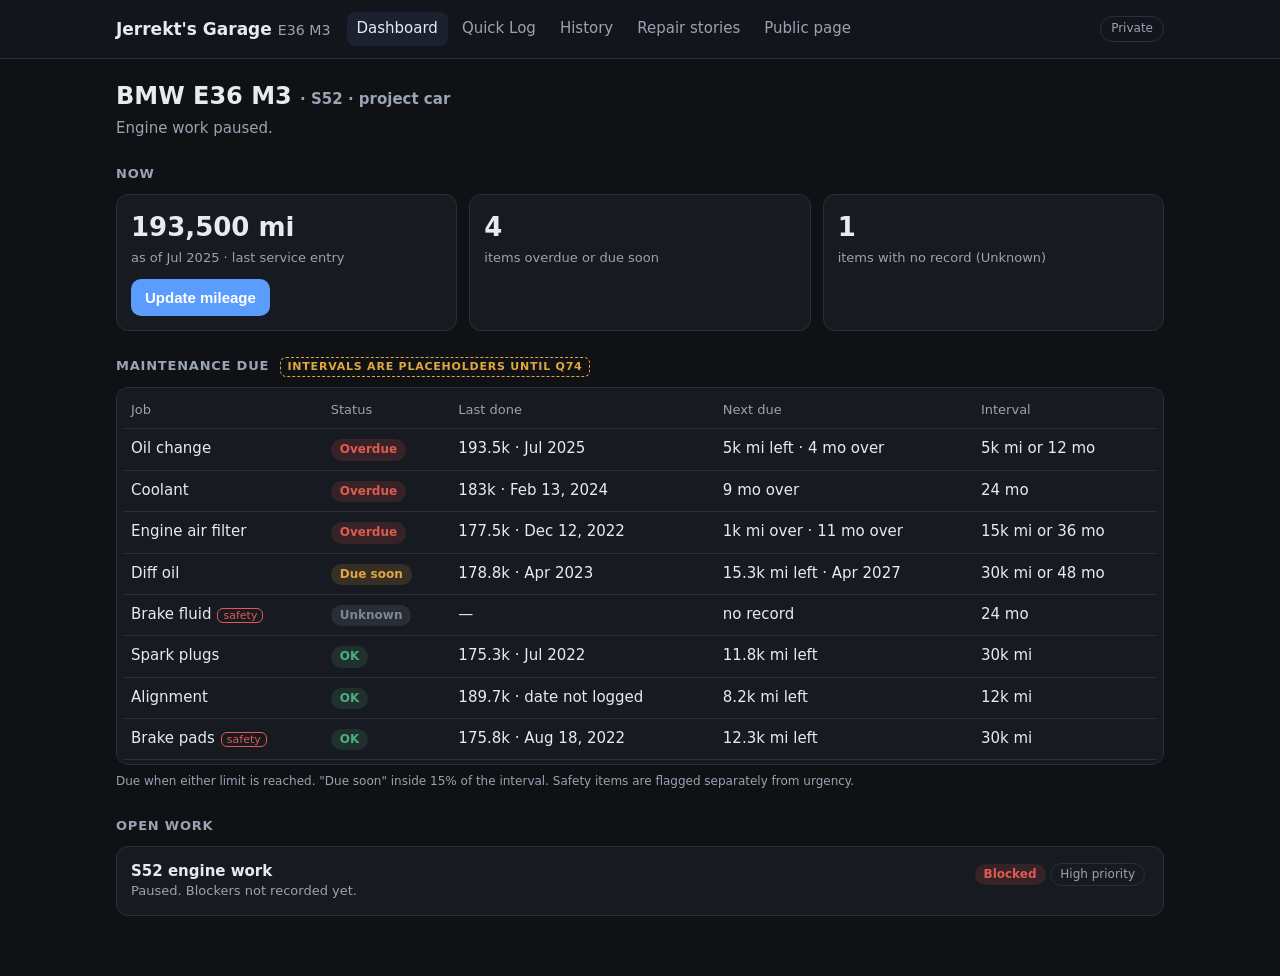
==== mock/index.html @ 36dfb20a "v1 click-through mock: dashboard, quick log, history by visit, repair story, public page Co-Authored" ====
<!doctype html>
<html lang="en">
<head>
<meta charset="utf-8">
<meta name="viewport" content="width=device-width,initial-scale=1">
<title>Jerrekt's Garage</title>
<style>
:root{--bg:#0f1115;--card:#171a21;--card2:#1c2130;--line:#2a2f3a;--fg:#e8eaf0;--mute:#9aa3b2;--acc:#5b9cff;--ok:#4caf7d;--soon:#e0a640;--over:#e05a4f;--unk:#7d8594}
*{box-sizing:border-box}html,body{margin:0;background:var(--bg);color:var(--fg);font:15px/1.45 system-ui,-apple-system,sans-serif}
a{color:var(--acc);text-decoration:none}
header{border-bottom:1px solid var(--line);background:#12151b}
.bar{max-width:1080px;margin:0 auto;padding:12px 16px;display:flex;align-items:center;gap:16px;flex-wrap:wrap}
.brand{font-weight:700;font-size:17px}.brand small{color:var(--mute);font-weight:400;margin-left:6px}
nav{display:flex;gap:4px;flex-wrap:wrap}nav a{color:var(--mute);padding:6px 10px;border-radius:8px}nav a.on{background:var(--card2);color:var(--fg)}
.mode{margin-left:auto;font-size:12px;color:var(--mute);border:1px solid var(--line);border-radius:999px;padding:3px 10px}
main{max-width:1080px;margin:0 auto;padding:20px 16px 60px}
h1{font-size:24px;margin:0 0 4px}h2{font-size:13px;letter-spacing:.06em;text-transform:uppercase;color:var(--mute);margin:26px 0 10px;font-weight:600}
.sub{color:var(--mute);margin:0}
.card{background:var(--card);border:1px solid var(--line);border-radius:12px;padding:14px}
.grid{display:grid;gap:12px}.g3{grid-template-columns:repeat(auto-fit,minmax(220px,1fr))}.g2{grid-template-columns:repeat(auto-fit,minmax(300px,1fr))}
.kpi b{display:block;font-size:26px}.kpi span{color:var(--mute);font-size:13px}
.flag{display:inline-block;font-size:11px;color:var(--soon);border:1px dashed var(--soon);border-radius:6px;padding:1px 6px;margin-left:6px;vertical-align:middle}
.btn{background:var(--acc);color:#fff;border:0;border-radius:10px;padding:10px 14px;font-weight:600;font-size:15px;cursor:pointer}
.btn.ghost{background:transparent;border:1px solid var(--line);color:var(--fg)}
table{width:100%;border-collapse:collapse}td,th{padding:9px 8px;border-bottom:1px solid var(--line);text-align:left;vertical-align:top}th{color:var(--mute);font-weight:500;font-size:13px}
.st{display:inline-block;font-size:12px;font-weight:600;border-radius:999px;padding:2px 9px}
.st.ok{background:rgba(76,175,125,.15);color:var(--ok)}.st.soon{background:rgba(224,166,64,.15);color:var(--soon)}.st.over{background:rgba(224,90,79,.15);color:var(--over)}.st.unk{background:rgba(125,133,148,.18);color:var(--unk)}
.st.blocked{background:rgba(224,90,79,.15);color:var(--over)}
.safety{font-size:11px;color:var(--over);border:1px solid var(--over);border-radius:6px;padding:0 5px;margin-left:6px}
.chip{display:inline-block;font-size:12px;border:1px solid var(--line);border-radius:999px;padding:2px 9px;margin:2px 4px 2px 0;color:var(--mute)}
.chip.t-preventive{color:var(--ok);border-color:rgba(76,175,125,.5)}.chip.t-corrective{color:var(--over);border-color:rgba(224,90,79,.5)}.chip.t-upgrade{color:var(--acc);border-color:rgba(91,156,255,.5)}.chip.t-diagnostic{color:var(--soon);border-color:rgba(224,166,64,.5)}
.chip.sel{background:var(--card2);color:var(--fg);border-color:var(--acc)}
.filters{display:flex;flex-wrap:wrap;gap:4px;margin-bottom:12px}
.filters .chip{cursor:pointer}
input[type=search]{background:var(--card);border:1px solid var(--line);color:var(--fg);border-radius:10px;padding:9px 12px;font-size:15px;width:100%;max-width:340px;margin-bottom:10px}
.year{color:var(--mute);font-weight:700;margin:18px 0 8px}
.visit{display:grid;grid-template-columns:110px 1fr;gap:12px;padding:12px 14px;margin-bottom:8px}
.visit .when b{display:block}.visit .when span{color:var(--mute);font-size:13px}
.visit details{margin-top:6px}.visit summary{cursor:pointer;color:var(--mute);font-size:13px}
.raw{font-family:ui-monospace,Menlo,monospace;font-size:12px;color:var(--mute);background:#0c0e12;border:1px solid var(--line);border-radius:8px;padding:8px;margin-top:6px}
.steps{display:grid;grid-template-columns:repeat(auto-fit,minmax(150px,1fr));gap:8px}
.step{border:1px solid var(--line);border-radius:10px;padding:10px;background:var(--card2)}.step b{display:block;font-size:13px}.step span{font-size:13px;color:var(--mute)}.step.missing{border-style:dashed}.step.missing span{color:var(--soon)}
.track{position:relative;height:96px;margin:10px 6px 0}.track .ln{position:absolute;left:0;right:0;top:30px;height:2px;background:var(--line)}
.track .ev{position:absolute;top:22px;transform:translateX(-50%);text-align:center;font-size:12px;color:var(--mute);white-space:nowrap}.track .ev i{display:block;width:18px;height:18px;border-radius:50%;background:var(--over);margin:0 auto 6px;border:3px solid var(--bg)}
.gap{position:absolute;top:2px;transform:translateX(-50%);font-size:12px;color:var(--fg)}
.phone{width:390px;max-width:100%;margin:0 auto;border:1px solid var(--line);border-radius:28px;padding:18px 16px 22px;background:#12151b}
.field{margin-bottom:12px}.field label{display:block;font-size:13px;color:var(--mute);margin-bottom:5px}
.field input,.field select,.field textarea{width:100%;background:var(--card);border:1px solid var(--line);color:var(--fg);border-radius:10px;padding:11px 12px;font-size:16px;font-family:inherit}
.seg{display:flex;flex-wrap:wrap;gap:6px}.seg span{border:1px solid var(--line);border-radius:999px;padding:6px 11px;font-size:14px}.seg span.on{border-color:var(--acc);background:var(--card2)}
.more{border-top:1px solid var(--line);margin-top:6px;padding-top:10px;color:var(--mute);font-size:14px}
.bars .row{display:grid;grid-template-columns:100px 1fr 30px;gap:8px;align-items:center;margin:6px 0;font-size:13px}.bars .b{height:10px;border-radius:5px;background:var(--acc)}
.hero{display:grid;grid-template-columns:1.2fr 1fr;gap:16px;align-items:center}
.carph{aspect-ratio:2.4;border:1px dashed var(--line);border-radius:12px;display:grid;place-items:center;color:var(--mute);font-size:13px}
.note{font-size:12px;color:var(--mute);margin-top:8px}
.view{display:none}.view.on{display:block}
@media(max-width:640px){.visit{grid-template-columns:1fr}.hero{grid-template-columns:1fr}td.hide,th.hide{display:none}}
</style>
</head>
<body>
<header><div class="bar">
  <div class="brand">Jerrekt's Garage<small>E36 M3</small></div>
  <nav id="nav">
    <a href="#dash">Dashboard</a><a href="#log">Quick Log</a><a href="#history">History</a><a href="#story">Repair stories</a><a href="#public">Public page</a>
  </nav>
  <span class="mode" id="mode">Private</span>
</div></header>
<main>

<section class="view" id="dash">
  <h1>BMW E36 M3 <span class="sub" style="font-size:15px">· S52 · project car</span></h1>
  <p class="sub">Engine work paused.</p>
  <h2>Now</h2>
  <div class="grid g3">
    <div class="card kpi"><b id="odo"></b><span id="odoasof"></span><div style="margin-top:10px"><button class="btn" onclick="location.hash='log'">Update mileage</button></div></div>
    <div class="card kpi"><b id="ndue"></b><span>items overdue or due soon</span></div>
    <div class="card kpi"><b id="nunk"></b><span>items with no record (Unknown)</span></div>
  </div>
  <h2>Maintenance due <span class="flag">intervals are placeholders until q74</span></h2>
  <div class="card" style="padding:4px 6px"><table id="due"><thead><tr><th>Job</th><th>Status</th><th class="hide">Last done</th><th>Next due</th><th class="hide">Interval</th></tr></thead><tbody></tbody></table></div>
  <p class="note">Due when either limit is reached. "Due soon" inside 15% of the interval. Safety items are flagged separately from urgency.</p>
  <h2>Open work</h2>
  <div class="card" id="work"></div>
</section>

<section class="view" id="log">
  <div class="phone">
    <div style="display:flex;justify-content:space-between;align-items:center;margin-bottom:14px"><b style="font-size:17px">Log work · E36 M3</b><span class="sub" style="font-size:13px">under 30 sec</span></div>
    <div class="field"><label>What did you do?</label><input value="Oil change 5W-40"></div>
    <div class="field"><label>Odometer</label><input inputmode="numeric" placeholder="last: 193,500 (Jul 2025)"></div>
    <div class="field"><label>Date</label><input value="Nov 5, 2026"></div>
    <div class="field"><label>System</label><div class="seg"><span class="on">Engine</span><span>Cooling</span><span>Brakes</span><span>Suspension</span><span>Steering</span><span>Drivetrain</span><span>Tires</span><span>Body</span></div></div>
    <div class="field"><label>Type</label><div class="seg"><span class="on">Preventive</span><span>Corrective</span><span>Diagnostic</span><span>Upgrade</span></div></div>
    <button class="btn" style="width:100%;margin-top:4px">Save</button>
    <div class="more">+ Parts and cost &nbsp; + Photos &nbsp; + Notes &nbsp; + Link to a repair story</div>
    <div class="more" style="border:0;padding-top:4px">Or just <a href="#">update mileage</a></div>
  </div>
</section>

<section class="view" id="history">
  <h1>Service history</h1>
  <p class="sub" id="hcount"></p>
  <h2>Filter</h2>
  <input type="search" id="q" placeholder="Search jobs, e.g. radiator">
  <div class="filters" id="sysf"></div>
  <div class="filters" id="typef"></div>
  <div id="visits"></div>
</section>

<section class="view" id="story">
  <h1 id="stitle"></h1>
  <p class="sub">Repair story: what failed, what was seen, how it was diagnosed, what changed, and whether it held.</p>
  <h2>Replacement history</h2>
  <div class="card"><div class="track" id="track"><div class="ln"></div></div><p class="note" id="mtbr"></p></div>
  <h2>Defect to fix</h2>
  <div class="steps" id="steps"></div>
  <p class="note">Dashed boxes are not recorded yet. Only the dates, mileage and parts come from the log; nothing here is filled in by guesswork.</p>
</section>

<section class="view" id="public">
  <div class="hero">
    <div><h1>BMW E36 M3 sedan</h1><p class="sub">S52, bought at 175.2k miles in July 2022. Worked on in my own garage. Every job logged with date and mileage.</p></div>
    <div class="carph">car illustration (parked, q77)</div>
  </div>
  <h2>At a glance</h2>
  <div class="grid g3" id="pkpi"></div>
  <h2>Where the work went</h2>
  <div class="card bars" id="bars"></div>
  <h2>Documented work</h2>
  <div class="card"><b>Cooling system: three radiators in about 10k miles</b><p class="sub" style="margin-top:4px">Replacement history and the defect-to-fix write-up. <a href="#story">Read</a></p></div>
  <p class="note">Public view shows no VIN, plates, addresses, receipts or costs. Built from a sanitized export, not from the private database.</p>
</section>

</main>
<script src="data.js"></script>
<script>
const G=window.GARAGE, TODAY=new Date(G.today);
const k=m=>m==null?'—':(m/1000).toFixed(1).replace(/\.0$/,'')+'k';
const fmtMiles=m=>m==null?'—':m.toLocaleString('en-US')+' mi';
const MON=['Jan','Feb','Mar','Apr','May','Jun','Jul','Aug','Sep','Oct','Nov','Dec'];
const pd=s=>{if(!s)return null;const p=s.split('-').map(Number);return new Date(p[0],(p[1]||1)-1,p[2]||1)};
const fd=s=>{if(!s)return 'date not logged';const p=s.split('-').map(Number);return p[2]?`${MON[p[1]-1]} ${p[2]}, ${p[0]}`:p[1]?`${MON[p[1]-1]} ${p[0]}`:`${p[0]}`};
const addM=(d,m)=>{const x=new Date(d);x.setMonth(x.getMonth()+m);return x};
const jobs=G.visits.flatMap(v=>v.jobs.map(([name,sys,type])=>({name,sys,type,date:v.date,miles:v.miles})));

// due logic: whichever first, percent thresholds, Unknown when no record
function due(p){
  const hits=jobs.filter(j=>p.match.some(w=>j.name.toLowerCase().includes(w)));
  if(!hits.length) return {st:'unk',label:'Unknown',last:null,next:'no record'};
  const last=hits.reduce((a,b)=>((b.miles||0)>=(a.miles||0)?b:a));
  let worst=1, parts=[];
  if(p.miles&&last.miles){const left=last.miles+p.miles-G.odometer.miles;worst=Math.min(worst,left/p.miles);parts.push(left<0?`${k(-left)} mi over`:`${k(left)} mi left`)}
  const ld=pd(last.date)||null;
  if(p.months&&ld){const dd=addM(ld,p.months);const days=(dd-TODAY)/864e5;worst=Math.min(worst,days/(p.months*30.4));parts.push(days<0?`${Math.round(-days/30.4)} mo over`:`${MON[dd.getMonth()]} ${dd.getFullYear()}`)}
  if(!parts.length) return {st:'unk',label:'Unknown',last,next:'mileage or date missing'};
  const st=worst<0?'over':worst<0.15?'soon':'ok';
  return {st,label:{over:'Overdue',soon:'Due soon',ok:'OK'}[st],last,next:parts.join(' · ')};
}
const rows=G.plans.map(p=>({p,d:due(p)})).sort((a,b)=>({over:0,soon:1,unk:2,ok:3}[a.d.st]-{over:0,soon:1,unk:2,ok:3}[b.d.st]));
document.querySelector('#due tbody').innerHTML=rows.map(({p,d})=>`<tr><td>${p.job}${p.safety?'<span class="safety">safety</span>':''}</td><td><span class="st ${d.st}">${d.label}</span></td><td class="hide">${d.last?k(d.last.miles)+' · '+fd(d.last.date):'—'}</td><td>${d.next}</td><td class="hide">${[p.miles?k(p.miles)+' mi':null,p.months?p.months+' mo':null].filter(Boolean).join(' or ')}</td></tr>`).join('');
document.getElementById('odo').textContent=fmtMiles(G.odometer.miles);
document.getElementById('odoasof').textContent=`as of ${fd(G.odometer.asOf)} · ${G.odometer.source.toLowerCase()}`;
document.getElementById('ndue').textContent=rows.filter(r=>r.d.st==='over'||r.d.st==='soon').length;
document.getElementById('nunk').textContent=rows.filter(r=>r.d.st==='unk').length;
document.getElementById('work').innerHTML=G.work.map(w=>`<div style="display:flex;justify-content:space-between;gap:10px;flex-wrap:wrap"><div><b>${w.title}</b><div class="sub" style="font-size:13px">${w.note}</div></div><div><span class="st blocked">${w.status}</span> <span class="chip">${w.priority} priority</span></div></div>`).join('');

// history
const SYS=['Engine','Cooling','Drivetrain','Suspension','Steering','Brakes','Tires','Body'], TYPES=['preventive','corrective','diagnostic','upgrade','unclassified'];
let fs=null, ft=null;
function chips(id,list,get,set){document.getElementById(id).innerHTML=list.map(x=>`<span class="chip ${get()===x?'sel':''}" data-x="${x}">${x[0].toUpperCase()+x.slice(1)}</span>`).join('');document.querySelectorAll('#'+id+' .chip').forEach(c=>c.onclick=()=>{set(get()===c.dataset.x?null:c.dataset.x);renderH()})}
function renderH(){
  chips('sysf',SYS,()=>fs,v=>fs=v);chips('typef',TYPES,()=>ft,v=>ft=v);
  const q=document.getElementById('q').value.toLowerCase();
  const vs=[...G.visits].reverse().map(v=>({...v,shown:v.jobs.filter(([n,s,t])=>(!fs||s===fs)&&(!ft||(t||'unclassified')===ft)&&(!q||n.toLowerCase().includes(q)))})).filter(v=>v.shown.length);
  let html='',yr=null;
  for(const v of vs){const y=v.date?v.date.slice(0,4):'Date not logged';if(y!==yr){html+=`<div class="year">${y}</div>`;yr=y}
    html+=`<div class="card visit"><div class="when"><b>${v.miles?k(v.miles)+' mi':'<span class="sub" style="font-weight:400;font-size:13px">miles not logged</span>'}</b><span>${fd(v.date)}</span></div><div>${v.shown.map(([n,s,t])=>`<span class="chip ${t?'t-'+t:''}">${n}</span>`).join('')}${v.shown.length<v.jobs.length?`<span class="sub" style="font-size:12px"> +${v.jobs.length-v.shown.length} more</span>`:''}${v.attachment?' <span class="chip">📎 printout</span>':''}<details><summary>Original entry</summary><div class="raw">${v.raw}</div></details></div></div>`}
  document.getElementById('visits').innerHTML=html||'<p class="sub">No matching jobs.</p>';
  document.getElementById('hcount').textContent=`${G.visits.length} visits · ${jobs.length} jobs · ${k(175200)} to ${k(193500)} mi. Chip colour = work type (green preventive, red corrective, blue upgrade, grey unclassified).`;
}
document.getElementById('q').oninput=renderH;renderH();

// story
const S=G.stories[0];document.getElementById('stitle').textContent=S.title;
const mn=Math.min(...S.events.map(e=>e.miles)),mx=Math.max(...S.events.map(e=>e.miles)),span=(mx-mn)||1;
const pos=m=>8+84*(m-mn)/span;
let tr='<div class="ln"></div>';S.events.forEach((e,i)=>{tr+=`<div class="ev" style="left:${pos(e.miles)}%"><i></i>${k(e.miles)} mi<br>${fd(e.date)}</div>`;if(i)tr+=`<div class="gap" style="left:${(pos(e.miles)+pos(S.events[i-1].miles))/2}%">${k(e.miles-S.events[i-1].miles)} mi</div>`});
document.getElementById('track').innerHTML=tr;
const gaps=S.events.slice(1).map((e,i)=>e.miles-S.events[i].miles);
document.getElementById('mtbr').textContent=`Average ${k(gaps.reduce((a,b)=>a+b,0)/gaps.length)} mi between radiator replacements (${gaps.length} intervals, small sample).`;
document.getElementById('steps').innerHTML=Object.entries(S.steps).map(([t,v])=>`<div class="step ${v?'':'missing'}"><b>${t}</b><span>${v||'Not recorded yet'}</span></div>`).join('');

// public
const bySys=SYS.map(s=>[s,jobs.filter(j=>j.sys===s&&j.name!=='Bought').length]).filter(x=>x[1]).sort((a,b)=>b[1]-a[1]);
const mxs=bySys[0][1];
document.getElementById('bars').innerHTML=bySys.map(([s,n])=>`<div class="row"><span>${s}</span><div class="b" style="width:${100*n/mxs}%"></div><span>${n}</span></div>`).join('');
document.getElementById('pkpi').innerHTML=[[k(193500-175200)+' mi','driven while owned (logged)'],[jobs.length-1,'jobs logged'],[G.visits.length,'visits since 2022']].map(([b,s])=>`<div class="card kpi"><b>${b}</b><span>${s}</span></div>`).join('');

// router
function route(){const h=(location.hash||'#dash').slice(1);document.querySelectorAll('.view').forEach(v=>v.classList.toggle('on',v.id===h));document.querySelectorAll('#nav a').forEach(a=>a.classList.toggle('on',a.getAttribute('href')==='#'+h));document.getElementById('mode').textContent=h==='public'?'Public view':'Private';scrollTo(0,0)}
addEventListener('hashchange',route);route();
</script>
</body>
</html>
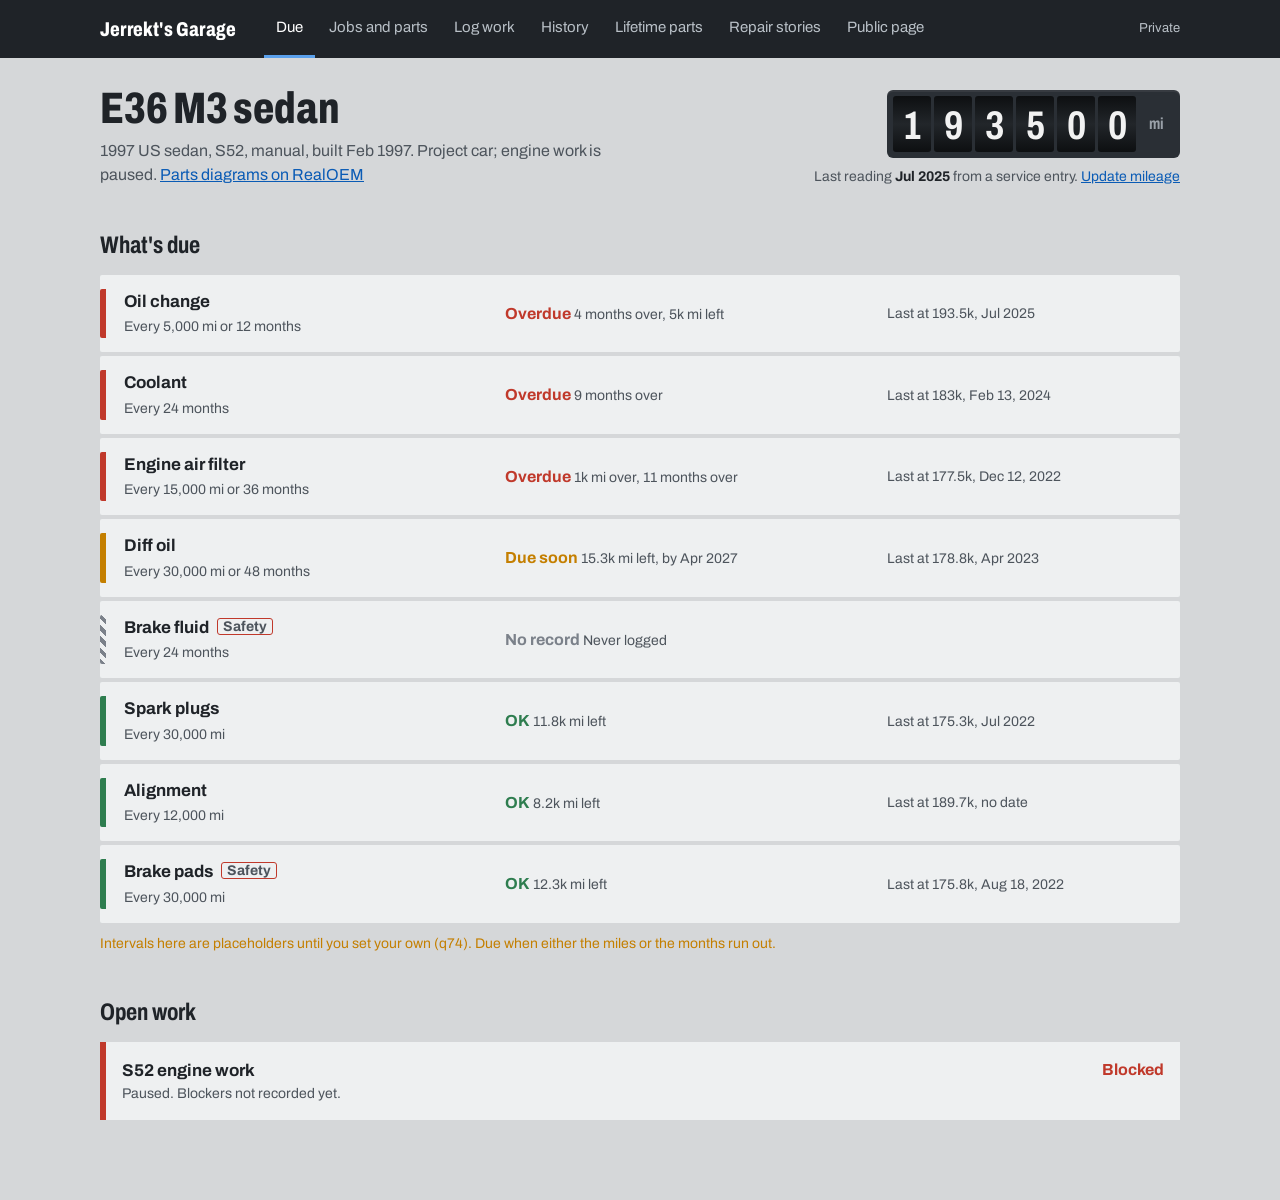
==== commit e0b4c50a: "Mock redesign: concrete/graphite theme, Archivo, odometer drum; FCP Euro job kits, lifetime parts le" ====
--- a/mock/index.html
+++ b/mock/index.html
@@ -5,198 +5,391 @@
 <meta name="viewport" content="width=device-width,initial-scale=1">
 <title>Jerrekt's Garage</title>
 <style>
-:root{--bg:#0f1115;--card:#171a21;--card2:#1c2130;--line:#2a2f3a;--fg:#e8eaf0;--mute:#9aa3b2;--acc:#5b9cff;--ok:#4caf7d;--soon:#e0a640;--over:#e05a4f;--unk:#7d8594}
-*{box-sizing:border-box}html,body{margin:0;background:var(--bg);color:var(--fg);font:15px/1.45 system-ui,-apple-system,sans-serif}
-a{color:var(--acc);text-decoration:none}
-header{border-bottom:1px solid var(--line);background:#12151b}
-.bar{max-width:1080px;margin:0 auto;padding:12px 16px;display:flex;align-items:center;gap:16px;flex-wrap:wrap}
-.brand{font-weight:700;font-size:17px}.brand small{color:var(--mute);font-weight:400;margin-left:6px}
-nav{display:flex;gap:4px;flex-wrap:wrap}nav a{color:var(--mute);padding:6px 10px;border-radius:8px}nav a.on{background:var(--card2);color:var(--fg)}
-.mode{margin-left:auto;font-size:12px;color:var(--mute);border:1px solid var(--line);border-radius:999px;padding:3px 10px}
-main{max-width:1080px;margin:0 auto;padding:20px 16px 60px}
-h1{font-size:24px;margin:0 0 4px}h2{font-size:13px;letter-spacing:.06em;text-transform:uppercase;color:var(--mute);margin:26px 0 10px;font-weight:600}
-.sub{color:var(--mute);margin:0}
-.card{background:var(--card);border:1px solid var(--line);border-radius:12px;padding:14px}
-.grid{display:grid;gap:12px}.g3{grid-template-columns:repeat(auto-fit,minmax(220px,1fr))}.g2{grid-template-columns:repeat(auto-fit,minmax(300px,1fr))}
-.kpi b{display:block;font-size:26px}.kpi span{color:var(--mute);font-size:13px}
-.flag{display:inline-block;font-size:11px;color:var(--soon);border:1px dashed var(--soon);border-radius:6px;padding:1px 6px;margin-left:6px;vertical-align:middle}
-.btn{background:var(--acc);color:#fff;border:0;border-radius:10px;padding:10px 14px;font-weight:600;font-size:15px;cursor:pointer}
-.btn.ghost{background:transparent;border:1px solid var(--line);color:var(--fg)}
-table{width:100%;border-collapse:collapse}td,th{padding:9px 8px;border-bottom:1px solid var(--line);text-align:left;vertical-align:top}th{color:var(--mute);font-weight:500;font-size:13px}
-.st{display:inline-block;font-size:12px;font-weight:600;border-radius:999px;padding:2px 9px}
-.st.ok{background:rgba(76,175,125,.15);color:var(--ok)}.st.soon{background:rgba(224,166,64,.15);color:var(--soon)}.st.over{background:rgba(224,90,79,.15);color:var(--over)}.st.unk{background:rgba(125,133,148,.18);color:var(--unk)}
-.st.blocked{background:rgba(224,90,79,.15);color:var(--over)}
-.safety{font-size:11px;color:var(--over);border:1px solid var(--over);border-radius:6px;padding:0 5px;margin-left:6px}
-.chip{display:inline-block;font-size:12px;border:1px solid var(--line);border-radius:999px;padding:2px 9px;margin:2px 4px 2px 0;color:var(--mute)}
-.chip.t-preventive{color:var(--ok);border-color:rgba(76,175,125,.5)}.chip.t-corrective{color:var(--over);border-color:rgba(224,90,79,.5)}.chip.t-upgrade{color:var(--acc);border-color:rgba(91,156,255,.5)}.chip.t-diagnostic{color:var(--soon);border-color:rgba(224,166,64,.5)}
-.chip.sel{background:var(--card2);color:var(--fg);border-color:var(--acc)}
-.filters{display:flex;flex-wrap:wrap;gap:4px;margin-bottom:12px}
-.filters .chip{cursor:pointer}
-input[type=search]{background:var(--card);border:1px solid var(--line);color:var(--fg);border-radius:10px;padding:9px 12px;font-size:15px;width:100%;max-width:340px;margin-bottom:10px}
-.year{color:var(--mute);font-weight:700;margin:18px 0 8px}
-.visit{display:grid;grid-template-columns:110px 1fr;gap:12px;padding:12px 14px;margin-bottom:8px}
-.visit .when b{display:block}.visit .when span{color:var(--mute);font-size:13px}
-.visit details{margin-top:6px}.visit summary{cursor:pointer;color:var(--mute);font-size:13px}
-.raw{font-family:ui-monospace,Menlo,monospace;font-size:12px;color:var(--mute);background:#0c0e12;border:1px solid var(--line);border-radius:8px;padding:8px;margin-top:6px}
-.steps{display:grid;grid-template-columns:repeat(auto-fit,minmax(150px,1fr));gap:8px}
-.step{border:1px solid var(--line);border-radius:10px;padding:10px;background:var(--card2)}.step b{display:block;font-size:13px}.step span{font-size:13px;color:var(--mute)}.step.missing{border-style:dashed}.step.missing span{color:var(--soon)}
-.track{position:relative;height:96px;margin:10px 6px 0}.track .ln{position:absolute;left:0;right:0;top:30px;height:2px;background:var(--line)}
-.track .ev{position:absolute;top:22px;transform:translateX(-50%);text-align:center;font-size:12px;color:var(--mute);white-space:nowrap}.track .ev i{display:block;width:18px;height:18px;border-radius:50%;background:var(--over);margin:0 auto 6px;border:3px solid var(--bg)}
-.gap{position:absolute;top:2px;transform:translateX(-50%);font-size:12px;color:var(--fg)}
-.phone{width:390px;max-width:100%;margin:0 auto;border:1px solid var(--line);border-radius:28px;padding:18px 16px 22px;background:#12151b}
-.field{margin-bottom:12px}.field label{display:block;font-size:13px;color:var(--mute);margin-bottom:5px}
-.field input,.field select,.field textarea{width:100%;background:var(--card);border:1px solid var(--line);color:var(--fg);border-radius:10px;padding:11px 12px;font-size:16px;font-family:inherit}
-.seg{display:flex;flex-wrap:wrap;gap:6px}.seg span{border:1px solid var(--line);border-radius:999px;padding:6px 11px;font-size:14px}.seg span.on{border-color:var(--acc);background:var(--card2)}
-.more{border-top:1px solid var(--line);margin-top:6px;padding-top:10px;color:var(--mute);font-size:14px}
-.bars .row{display:grid;grid-template-columns:100px 1fr 30px;gap:8px;align-items:center;margin:6px 0;font-size:13px}.bars .b{height:10px;border-radius:5px;background:var(--acc)}
-.hero{display:grid;grid-template-columns:1.2fr 1fr;gap:16px;align-items:center}
-.carph{aspect-ratio:2.4;border:1px dashed var(--line);border-radius:12px;display:grid;place-items:center;color:var(--mute);font-size:13px}
-.note{font-size:12px;color:var(--mute);margin-top:8px}
+@font-face{font-family:Archivo;src:url(fonts/archivo-latin-wdth-normal.woff2) format("woff2");font-weight:100 900;font-stretch:62% 125%;font-display:swap}
+/* Concrete floor, graphite ink, BMW blue for actions. Status colours are the only loud thing besides the odometer. */
+:root{
+  --floor:#d5d7d9; --panel:#eef0f1; --panel2:#e3e6e8; --ink:#1f2328; --ink2:#4d545c; --rule:#c3c7cb;
+  --blue:#0a5bb5; --over:#c0392b; --soon:#c47f00; --ok:#2e7d4f; --unk:#7b818a; --life:#1d6b55;
+  --drum:#15181b; --drumtxt:#f2f2f2;
+}
+*{box-sizing:border-box}
+html,body{margin:0;background:var(--floor);color:var(--ink);font-family:Archivo,system-ui,sans-serif;font-size:16px;line-height:1.5;font-variation-settings:"wdth" 100}
+a{color:var(--blue)} a:focus-visible,button:focus-visible,[tabindex]:focus-visible,input:focus-visible{outline:3px solid var(--blue);outline-offset:2px}
+.num{font-variant-numeric:tabular-nums}
+.cond{font-variation-settings:"wdth" 75}
+
+header{background:var(--ink);color:#fff}
+.hbar{max-width:1120px;margin:0 auto;padding:0 20px;display:flex;align-items:stretch;gap:28px;overflow-x:auto}
+.brand{font-variation-settings:"wdth" 75;font-weight:800;font-size:20px;letter-spacing:.01em;padding:14px 0;white-space:nowrap}
+nav{display:flex;gap:2px}
+nav a{color:#b9c0c7;text-decoration:none;padding:16px 12px 13px;border-bottom:3px solid transparent;white-space:nowrap;font-size:15px}
+nav a.on{color:#fff;border-bottom-color:#5aa0ec}
+.viewmode{margin-left:auto;align-self:center;font-size:13px;color:#b9c0c7;white-space:nowrap}
+
+main{max-width:1120px;margin:0 auto;padding:28px 20px 80px}
 .view{display:none}.view.on{display:block}
-@media(max-width:640px){.visit{grid-template-columns:1fr}.hero{grid-template-columns:1fr}td.hide,th.hide{display:none}}
+h1{font-variation-settings:"wdth" 75;font-weight:800;font-size:44px;line-height:1.02;margin:0;letter-spacing:-.005em}
+h2{font-variation-settings:"wdth" 75;font-weight:700;font-size:24px;margin:40px 0 12px}
+h3{font-size:17px;margin:0}
+p{margin:0}
+.lede{color:var(--ink2);max-width:62ch;margin-top:8px}
+.small{font-size:14px;color:var(--ink2)}
+.sheet{background:var(--panel);border-radius:4px}
+.btn{display:inline-block;background:var(--blue);color:#fff;border:0;border-radius:4px;padding:11px 16px;font:inherit;font-weight:700;text-decoration:none;cursor:pointer}
+.btn.quiet{background:transparent;color:var(--blue);border:1.5px solid var(--blue);padding:9.5px 14px}
+
+/* Odometer: the one loud element */
+.carhead{display:grid;grid-template-columns:1fr auto;gap:24px;align-items:end}
+.odo{display:flex;flex-direction:column;align-items:flex-end;gap:8px}
+.drum{display:flex;gap:3px;background:#2a2f35;padding:6px;border-radius:6px;box-shadow:inset 0 2px 0 rgba(255,255,255,.06)}
+.drum span{width:38px;height:56px;display:grid;place-items:center;background:linear-gradient(#0d0f11,#22262a 50%,#0d0f11);color:var(--drumtxt);font-variation-settings:"wdth" 75;font-weight:700;font-size:40px;border-radius:3px}
+.drum span.unit{width:auto;padding:0 10px;font-size:16px;color:#9aa1a9;background:none}
+.odometa{font-size:14px;color:var(--ink2);text-align:right}
+.odometa b{color:var(--ink)}
+
+/* Due list */
+.due{margin-top:12px}
+.drow{display:grid;grid-template-columns:6px 1.4fr 1.4fr 1fr auto;gap:0 18px;align-items:center;background:var(--panel);padding:14px 16px 14px 0;margin-bottom:4px;border-radius:2px}
+.drow .bar{align-self:stretch;border-radius:2px 0 0 2px}
+.drow.over .bar{background:var(--over)}.drow.soon .bar{background:var(--soon)}.drow.ok .bar{background:var(--ok)}.drow.unk .bar{background:repeating-linear-gradient(45deg,var(--unk) 0 4px,transparent 4px 8px)}
+.drow .job b{display:block;font-size:17px}.drow .job span{font-size:14px;color:var(--ink2)}
+.state{font-weight:700}.over .state{color:var(--over)}.soon .state{color:var(--soon)}.ok .state{color:var(--ok)}.unk .state{color:var(--unk)}
+.safety{font-size:12px;font-weight:700;color:var(--over);border:1.5px solid var(--over);border-radius:3px;padding:0 5px;margin-left:8px;vertical-align:2px}
+.kitlink{font-size:14px;font-weight:600;white-space:nowrap}
+.placeholder-note{font-size:14px;color:var(--soon);margin-top:10px}
+
+.work{background:var(--panel);padding:16px;border-left:6px solid var(--over);display:flex;justify-content:space-between;gap:12px;flex-wrap:wrap}
+
+/* Jobs & parts */
+.jobs{display:grid;grid-template-columns:260px 1fr;gap:20px;margin-top:20px}
+.joblist{display:flex;flex-direction:column;gap:2px}
+.joblist button{all:unset;cursor:pointer;background:var(--panel2);padding:12px 14px;border-radius:2px;display:flex;justify-content:space-between;gap:8px}
+.joblist button[aria-selected=true]{background:var(--ink);color:#fff}
+.joblist button small{color:inherit;opacity:.65}
+.kit{background:var(--panel);padding:22px;border-radius:2px}
+.kithead{display:flex;justify-content:space-between;gap:16px;flex-wrap:wrap;align-items:flex-start}
+.buykit{background:var(--panel2);padding:14px 16px;margin:18px 0;display:flex;justify-content:space-between;align-items:center;gap:14px;flex-wrap:wrap;border-radius:2px}
+.buykit .price{font-variation-settings:"wdth" 75;font-weight:800;font-size:28px}
+table{width:100%;border-collapse:collapse}
+th{font-size:13px;color:var(--ink2);font-weight:600;text-align:left;padding:8px 8px;border-bottom:2px solid var(--ink)}
+td{padding:11px 8px;border-bottom:1px solid var(--rule);vertical-align:top}
+td.r,th.r{text-align:right}
+.pn{font-variation-settings:"wdth" 80;letter-spacing:.02em}
+.life{display:inline-block;font-size:12px;font-weight:700;color:var(--life);border:1.5px solid var(--life);border-radius:3px;padding:0 5px;white-space:nowrap}
+.have{width:18px;height:18px;accent-color:var(--blue)}
+tr.got td{color:var(--ink2);text-decoration:line-through}
+tr.got td:first-child,tr.got td:last-child{text-decoration:none}
+.kitactions{display:flex;gap:10px;flex-wrap:wrap;margin-top:16px;align-items:center}
+.extras{margin-top:22px;border-top:2px solid var(--ink);padding-top:12px}
+.mob{display:none}
+.empty{padding:28px;text-align:left;color:var(--ink2)}
+
+/* Ledger */
+.ledger td.ex{color:var(--ink2);font-style:italic}
+.claim{display:grid;grid-template-columns:repeat(auto-fit,minmax(200px,1fr));gap:2px;margin-top:12px}
+.claim div{background:var(--panel);padding:14px}
+.claim b{display:block;font-size:15px;margin-bottom:4px}
+
+/* Log */
+.logwrap{display:grid;grid-template-columns:400px 1fr;gap:24px;align-items:start}
+.phone{background:var(--panel);border-radius:22px;padding:22px 18px;border:8px solid var(--ink)}
+.field{margin-bottom:14px}.field label{display:block;font-size:14px;font-weight:600;margin-bottom:6px}
+.field input,.field select{width:100%;font:inherit;font-size:17px;background:#fff;border:1.5px solid var(--rule);border-radius:4px;padding:11px 12px;color:var(--ink)}
+.seg{display:flex;flex-wrap:wrap;gap:6px}
+.seg button{all:unset;cursor:pointer;border:1.5px solid var(--rule);background:#fff;border-radius:4px;padding:7px 11px;font-size:15px}
+.seg button[aria-pressed=true]{border-color:var(--ink);background:var(--ink);color:#fff}
+.partcheck{background:#fff;border:1.5px solid var(--rule);border-radius:4px;padding:6px 10px}
+.partcheck label{display:flex;gap:10px;align-items:center;padding:6px 0;font-size:15px;font-weight:400}
+.partcheck label+label{border-top:1px solid var(--panel2)}
+
+/* History */
+.toolbar{display:flex;gap:10px;flex-wrap:wrap;align-items:center;margin:20px 0 6px}
+.toolbar input{font:inherit;background:var(--panel);border:1.5px solid var(--rule);border-radius:4px;padding:9px 12px;min-width:240px}
+.toggles{display:flex;gap:4px;flex-wrap:wrap}
+.toggles button{all:unset;cursor:pointer;font-size:14px;padding:5px 10px;border-radius:3px;background:var(--panel2)}
+.toggles button[aria-pressed=true]{background:var(--ink);color:#fff}
+.yr{font-variation-settings:"wdth" 75;font-weight:800;font-size:28px;margin:28px 0 8px;color:var(--ink2)}
+.visit{display:grid;grid-template-columns:120px 1fr;gap:18px;background:var(--panel);padding:14px 16px;margin-bottom:3px}
+.visit .mi{font-variation-settings:"wdth" 75;font-weight:700;font-size:22px;line-height:1.1}
+.visit .dt{font-size:14px;color:var(--ink2)}
+.jobs-in{display:flex;flex-wrap:wrap;gap:4px 14px}
+.jobs-in span{font-size:15px}
+.jobs-in i{font-style:normal;font-size:12px;font-weight:700;margin-left:4px}
+.t-preventive{color:var(--ok)}.t-corrective{color:var(--over)}.t-upgrade{color:var(--blue)}.t-diagnostic{color:var(--soon)}
+.visit details{margin-top:6px}.visit summary{cursor:pointer;font-size:14px;color:var(--ink2)}
+.raw{font-size:14px;color:var(--ink2);background:var(--panel2);padding:8px 10px;margin-top:6px;border-left:3px solid var(--rule)}
+
+/* Story */
+.line{position:relative;height:120px;margin:16px 24px 8px}
+.line .track{position:absolute;left:0;right:0;top:52px;height:4px;background:var(--ink)}
+.line .ev{position:absolute;top:0;transform:translateX(-50%);text-align:center}
+.line .ev .tick{width:4px;height:28px;background:var(--over);margin:38px auto 8px}
+.line .ev b{display:block;font-variation-settings:"wdth" 75;font-size:20px}
+.line .ev span{font-size:13px;color:var(--ink2)}
+.line .gap{position:absolute;top:18px;transform:translateX(-50%);font-size:14px;font-weight:700;background:var(--floor);padding:0 6px}
+.chain{display:grid;grid-template-columns:repeat(6,1fr);gap:2px;margin-top:12px}
+.chain div{background:var(--panel);padding:14px;min-height:110px}
+.chain div.missing{background:transparent;border:2px dashed var(--rule)}
+.chain b{display:block;font-size:15px;margin-bottom:6px}
+.chain .missing span{color:var(--soon);font-size:14px}
+
+/* Public */
+.pubhero{display:grid;grid-template-columns:1fr 1fr;gap:28px;align-items:center}
+.carslot{aspect-ratio:2.3;background:repeating-linear-gradient(-45deg,var(--panel2) 0 10px,var(--panel) 10px 20px);display:grid;place-items:center;color:var(--ink2);font-size:14px;border-radius:2px}
+.facts{display:flex;gap:40px;flex-wrap:wrap;margin-top:22px}
+.facts b{display:block;font-variation-settings:"wdth" 75;font-weight:800;font-size:40px;line-height:1}
+.facts span{font-size:14px;color:var(--ink2)}
+.bars .row{display:grid;grid-template-columns:110px 1fr 36px;gap:12px;align-items:center;padding:7px 0;border-bottom:1px solid var(--rule)}
+.bars .b{height:14px;background:var(--ink);border-radius:1px}
+.bars .row:first-child .b{background:var(--blue)}
+
+@media (max-width:760px){
+  h1{font-size:34px}
+  .carhead{grid-template-columns:1fr}.odo{align-items:flex-start}.odometa{text-align:left}
+  .drum span{width:30px;height:46px;font-size:32px}
+  .drow{grid-template-columns:6px 1fr auto;row-gap:4px}
+  .drow .last{display:none}.drow .next{grid-column:2/4}.drow .kitcell{grid-column:2/4}
+  .jobs{grid-template-columns:1fr}.joblist{flex-direction:row;overflow-x:auto}.joblist button{white-space:nowrap}
+  .logwrap{grid-template-columns:1fr}
+  .visit{grid-template-columns:1fr;gap:6px}
+  .chain{grid-template-columns:1fr 1fr}
+  .pubhero{grid-template-columns:1fr}
+  td.hide,th.hide{display:none}
+  .mob{display:block}
+  .kit{padding:16px}
+}
+@media (prefers-reduced-motion:reduce){*{scroll-behavior:auto}}
 </style>
 </head>
 <body>
-<header><div class="bar">
-  <div class="brand">Jerrekt's Garage<small>E36 M3</small></div>
-  <nav id="nav">
-    <a href="#dash">Dashboard</a><a href="#log">Quick Log</a><a href="#history">History</a><a href="#story">Repair stories</a><a href="#public">Public page</a>
+<header><div class="hbar">
+  <div class="brand">Jerrekt's Garage</div>
+  <nav id="nav" aria-label="Sections">
+    <a href="#due">Due</a><a href="#jobs">Jobs and parts</a><a href="#log">Log work</a><a href="#history">History</a><a href="#lifetime">Lifetime parts</a><a href="#story">Repair stories</a><a href="#public">Public page</a>
   </nav>
-  <span class="mode" id="mode">Private</span>
+  <span class="viewmode" id="mode"></span>
 </div></header>
+
 <main>
-
-<section class="view" id="dash">
-  <h1>BMW E36 M3 <span class="sub" style="font-size:15px">· S52 · project car</span></h1>
-  <p class="sub">Engine work paused.</p>
-  <h2>Now</h2>
-  <div class="grid g3">
-    <div class="card kpi"><b id="odo"></b><span id="odoasof"></span><div style="margin-top:10px"><button class="btn" onclick="location.hash='log'">Update mileage</button></div></div>
-    <div class="card kpi"><b id="ndue"></b><span>items overdue or due soon</span></div>
-    <div class="card kpi"><b id="nunk"></b><span>items with no record (Unknown)</span></div>
-  </div>
-  <h2>Maintenance due <span class="flag">intervals are placeholders until q74</span></h2>
-  <div class="card" style="padding:4px 6px"><table id="due"><thead><tr><th>Job</th><th>Status</th><th class="hide">Last done</th><th>Next due</th><th class="hide">Interval</th></tr></thead><tbody></tbody></table></div>
-  <p class="note">Due when either limit is reached. "Due soon" inside 15% of the interval. Safety items are flagged separately from urgency.</p>
+<!-- DUE -->
+<section class="view" id="due">
+  <div class="carhead">
+    <div><h1>E36 M3 sedan</h1><p class="lede">1997 US sedan, S52, manual, built Feb 1997. Project car; engine work is paused. <a id="roem" target="_blank" rel="noopener">Parts diagrams on RealOEM</a></p></div>
+    <div class="odo">
+      <div class="drum num" id="drum" aria-label="Odometer"></div>
+      <div class="odometa">Last reading <b id="odoasof"></b> from a service entry. <a href="#log">Update mileage</a></div>
+    </div>
+  </div>
+  <h2>What's due</h2>
+  <div class="due" id="duelist"></div>
+  <p class="placeholder-note">Intervals here are placeholders until you set your own (q74). Due when either the miles or the months run out.</p>
   <h2>Open work</h2>
-  <div class="card" id="work"></div>
-</section>
-
+  <div id="work"></div>
+</section>
+
+<!-- JOBS -->
+<section class="view" id="jobs">
+  <h1>Jobs and parts</h1>
+  <p class="lede">Pick a job to see every part it needs, with FCP Euro links. Tick what you already have and open the rest in one go.</p>
+  <div class="jobs">
+    <div class="joblist" id="joblist" role="tablist" aria-label="Jobs"></div>
+    <div class="kit" id="kit"></div>
+  </div>
+</section>
+
+<!-- LOG -->
 <section class="view" id="log">
-  <div class="phone">
-    <div style="display:flex;justify-content:space-between;align-items:center;margin-bottom:14px"><b style="font-size:17px">Log work · E36 M3</b><span class="sub" style="font-size:13px">under 30 sec</span></div>
-    <div class="field"><label>What did you do?</label><input value="Oil change 5W-40"></div>
-    <div class="field"><label>Odometer</label><input inputmode="numeric" placeholder="last: 193,500 (Jul 2025)"></div>
-    <div class="field"><label>Date</label><input value="Nov 5, 2026"></div>
-    <div class="field"><label>System</label><div class="seg"><span class="on">Engine</span><span>Cooling</span><span>Brakes</span><span>Suspension</span><span>Steering</span><span>Drivetrain</span><span>Tires</span><span>Body</span></div></div>
-    <div class="field"><label>Type</label><div class="seg"><span class="on">Preventive</span><span>Corrective</span><span>Diagnostic</span><span>Upgrade</span></div></div>
-    <button class="btn" style="width:100%;margin-top:4px">Save</button>
-    <div class="more">+ Parts and cost &nbsp; + Photos &nbsp; + Notes &nbsp; + Link to a repair story</div>
-    <div class="more" style="border:0;padding-top:4px">Or just <a href="#">update mileage</a></div>
-  </div>
-</section>
-
+  <h1>Log work</h1>
+  <p class="lede">Built for the phone in the garage. Pick the job and the parts from its kit come up to tick off.</p>
+  <div class="logwrap" style="margin-top:22px">
+    <div class="phone">
+      <div class="field"><label for="lj">Job</label><select id="lj"></select></div>
+      <div class="field"><label for="lm">Odometer</label><input id="lm" inputmode="numeric" placeholder="Last: 193,500 (Jul 2025)"></div>
+      <div class="field"><label for="ld">Date</label><input id="ld" value="Nov 5, 2026"></div>
+      <div class="field"><label>Type</label><div class="seg" id="ltype"></div></div>
+      <div class="field" id="lparts"></div>
+      <button class="btn" style="width:100%">Save work</button>
+      <p class="small" style="margin-top:12px">Add parts, cost, photos or notes after saving.</p>
+    </div>
+    <div class="small" style="max-width:46ch">
+      <p><b style="color:var(--ink)">What saving does</b></p>
+      <p style="margin-top:6px">Adds a visit to the history, moves the next due point for that job, and marks the ticked parts as installed. Parts from FCP Euro land in Lifetime parts with the job and mileage they went in at, so a failed one is easy to claim.</p>
+    </div>
+  </div>
+</section>
+
+<!-- HISTORY -->
 <section class="view" id="history">
   <h1>Service history</h1>
-  <p class="sub" id="hcount"></p>
-  <h2>Filter</h2>
-  <input type="search" id="q" placeholder="Search jobs, e.g. radiator">
-  <div class="filters" id="sysf"></div>
-  <div class="filters" id="typef"></div>
+  <p class="lede" id="hcount"></p>
+  <div class="toolbar"><input type="search" id="q" placeholder="Search, e.g. radiator" aria-label="Search jobs"></div>
+  <div class="toggles" id="sysf" aria-label="Filter by system"></div>
+  <div class="toggles" id="typef" style="margin-top:6px" aria-label="Filter by work type"></div>
   <div id="visits"></div>
 </section>
 
+<!-- LIFETIME -->
+<section class="view" id="lifetime">
+  <h1>Lifetime parts</h1>
+  <p class="lede">Every FCP Euro part on the car, where it went in, and what you'd get back if it fails.</p>
+  <h2>On the car</h2>
+  <div class="sheet" style="padding:6px 16px 10px">
+    <table class="ledger"><thead><tr><th>Part</th><th class="hide">Bought</th><th>Installed</th><th class="r">Paid</th><th class="r">Credit if it fails</th></tr></thead>
+    <tbody id="ledger"></tbody></table>
+  </div>
+  <p class="small" style="margin-top:10px">No FCP orders are entered yet. The grey row shows what one looks like. Orders can come in from your FCP order emails or be added by hand.</p>
+  <h2>When a part fails</h2>
+  <div class="claim">
+    <div><b>Buy the same part again</b><span class="small">FCP needs a replacement order for the same item first.</span></div>
+    <div><b>Send the old one back</b><span class="small">With their return form, in the maker's box. Return shipping is on you.</span></div>
+    <div><b>Get store credit</b><span class="small">At the price you paid originally, not today's price.</span></div>
+    <div><b>Not covered</b><span class="small">Bad installs or misdiagnosis, one-time consumables like additives and cleaners, and parts not bought from FCP.</span></div>
+  </div>
+  <p class="small" style="margin-top:10px">From FCP Euro's guarantee page as of Nov 2026. Check it before a claim.</p>
+</section>
+
+<!-- STORY -->
 <section class="view" id="story">
   <h1 id="stitle"></h1>
-  <p class="sub">Repair story: what failed, what was seen, how it was diagnosed, what changed, and whether it held.</p>
-  <h2>Replacement history</h2>
-  <div class="card"><div class="track" id="track"><div class="ln"></div></div><p class="note" id="mtbr"></p></div>
+  <p class="lede">What failed, what was seen, how it was diagnosed, what changed, and whether it held.</p>
+  <h2>Radiator replacements</h2>
+  <div class="line" id="line"></div>
+  <p class="small" id="mtbr" style="margin:22px 0 0 24px"></p>
   <h2>Defect to fix</h2>
-  <div class="steps" id="steps"></div>
-  <p class="note">Dashed boxes are not recorded yet. Only the dates, mileage and parts come from the log; nothing here is filled in by guesswork.</p>
-</section>
-
+  <div class="chain" id="chain"></div>
+  <p class="small" style="margin-top:10px">Dashed steps are not written yet. Only dates, miles and parts come from the log.</p>
+</section>
+
+<!-- PUBLIC -->
 <section class="view" id="public">
-  <div class="hero">
-    <div><h1>BMW E36 M3 sedan</h1><p class="sub">S52, bought at 175.2k miles in July 2022. Worked on in my own garage. Every job logged with date and mileage.</p></div>
-    <div class="carph">car illustration (parked, q77)</div>
-  </div>
-  <h2>At a glance</h2>
-  <div class="grid g3" id="pkpi"></div>
+  <div class="pubhero">
+    <div><h1>BMW E36 M3 sedan</h1><p class="lede">S52, bought at 175,200 miles in July 2022. Every job since is logged with date and mileage, and the repeat failures are written up.</p></div>
+    <div class="carslot">Car illustration goes here</div>
+  </div>
+  <div class="facts" id="facts"></div>
   <h2>Where the work went</h2>
-  <div class="card bars" id="bars"></div>
-  <h2>Documented work</h2>
-  <div class="card"><b>Cooling system: three radiators in about 10k miles</b><p class="sub" style="margin-top:4px">Replacement history and the defect-to-fix write-up. <a href="#story">Read</a></p></div>
-  <p class="note">Public view shows no VIN, plates, addresses, receipts or costs. Built from a sanitized export, not from the private database.</p>
-</section>
-
+  <div class="bars" id="bars"></div>
+  <h2>Written up</h2>
+  <div class="sheet" style="padding:16px"><h3>Cooling system: three radiators in about 10,000 miles</h3><p class="small" style="margin-top:4px">Replacement history and the defect-to-fix write-up. <a href="#story">Read it</a></p></div>
+  <p class="small" style="margin-top:14px">This page shows no VIN, plates, receipts or costs. It's built from a cleaned export, not the private log.</p>
+</section>
 </main>
+
 <script src="data.js"></script>
 <script>
 const G=window.GARAGE, TODAY=new Date(G.today);
-const k=m=>m==null?'—':(m/1000).toFixed(1).replace(/\.0$/,'')+'k';
-const fmtMiles=m=>m==null?'—':m.toLocaleString('en-US')+' mi';
 const MON=['Jan','Feb','Mar','Apr','May','Jun','Jul','Aug','Sep','Oct','Nov','Dec'];
+const k=m=>m==null?null:(m/1000).toFixed(1).replace(/\.0$/,'')+'k';
 const pd=s=>{if(!s)return null;const p=s.split('-').map(Number);return new Date(p[0],(p[1]||1)-1,p[2]||1)};
-const fd=s=>{if(!s)return 'date not logged';const p=s.split('-').map(Number);return p[2]?`${MON[p[1]-1]} ${p[2]}, ${p[0]}`:p[1]?`${MON[p[1]-1]} ${p[0]}`:`${p[0]}`};
+const fd=s=>{if(!s)return 'no date';const p=s.split('-').map(Number);return p[2]?`${MON[p[1]-1]} ${p[2]}, ${p[0]}`:p[1]?`${MON[p[1]-1]} ${p[0]}`:`${p[0]}`};
+const usd=n=>'$'+n.toFixed(2);
 const addM=(d,m)=>{const x=new Date(d);x.setMonth(x.getMonth()+m);return x};
 const jobs=G.visits.flatMap(v=>v.jobs.map(([name,sys,type])=>({name,sys,type,date:v.date,miles:v.miles})));
-
-// due logic: whichever first, percent thresholds, Unknown when no record
+const lastOf=match=>{const h=jobs.filter(j=>match.some(w=>j.name.toLowerCase().includes(w)));return h.length?h.reduce((a,b)=>((b.miles||0)>=(a.miles||0)?b:a)):null};
+
+// Odometer drum
+document.getElementById('drum').innerHTML=String(G.odometer.miles).padStart(6,'0').split('').map(d=>`<span>${d}</span>`).join('')+'<span class="unit">mi</span>';
+document.getElementById('odoasof').textContent=fd(G.odometer.asOf);
+document.getElementById('roem').href=G.car.realoem;
+
+// Due logic: whichever first, percent thresholds, Unknown when nothing recorded
 function due(p){
-  const hits=jobs.filter(j=>p.match.some(w=>j.name.toLowerCase().includes(w)));
-  if(!hits.length) return {st:'unk',label:'Unknown',last:null,next:'no record'};
-  const last=hits.reduce((a,b)=>((b.miles||0)>=(a.miles||0)?b:a));
-  let worst=1, parts=[];
+  const last=lastOf(p.match);
+  if(!last) return {st:'unk',label:'No record',last:null,next:'Never logged'};
+  let worst=1,parts=[];
   if(p.miles&&last.miles){const left=last.miles+p.miles-G.odometer.miles;worst=Math.min(worst,left/p.miles);parts.push(left<0?`${k(-left)} mi over`:`${k(left)} mi left`)}
-  const ld=pd(last.date)||null;
-  if(p.months&&ld){const dd=addM(ld,p.months);const days=(dd-TODAY)/864e5;worst=Math.min(worst,days/(p.months*30.4));parts.push(days<0?`${Math.round(-days/30.4)} mo over`:`${MON[dd.getMonth()]} ${dd.getFullYear()}`)}
-  if(!parts.length) return {st:'unk',label:'Unknown',last,next:'mileage or date missing'};
+  const ld=pd(last.date);
+  if(p.months&&ld){const dd=addM(ld,p.months),days=(dd-TODAY)/864e5;worst=Math.min(worst,days/(p.months*30.4));parts.push(days<0?`${Math.round(-days/30.4)} months over`:`by ${MON[dd.getMonth()]} ${dd.getFullYear()}`)}
+  if(!parts.length) return {st:'unk',label:'No record',last,next:'Mileage or date missing'};
   const st=worst<0?'over':worst<0.15?'soon':'ok';
-  return {st,label:{over:'Overdue',soon:'Due soon',ok:'OK'}[st],last,next:parts.join(' · ')};
-}
-const rows=G.plans.map(p=>({p,d:due(p)})).sort((a,b)=>({over:0,soon:1,unk:2,ok:3}[a.d.st]-{over:0,soon:1,unk:2,ok:3}[b.d.st]));
-document.querySelector('#due tbody').innerHTML=rows.map(({p,d})=>`<tr><td>${p.job}${p.safety?'<span class="safety">safety</span>':''}</td><td><span class="st ${d.st}">${d.label}</span></td><td class="hide">${d.last?k(d.last.miles)+' · '+fd(d.last.date):'—'}</td><td>${d.next}</td><td class="hide">${[p.miles?k(p.miles)+' mi':null,p.months?p.months+' mo':null].filter(Boolean).join(' or ')}</td></tr>`).join('');
-document.getElementById('odo').textContent=fmtMiles(G.odometer.miles);
-document.getElementById('odoasof').textContent=`as of ${fd(G.odometer.asOf)} · ${G.odometer.source.toLowerCase()}`;
-document.getElementById('ndue').textContent=rows.filter(r=>r.d.st==='over'||r.d.st==='soon').length;
-document.getElementById('nunk').textContent=rows.filter(r=>r.d.st==='unk').length;
-document.getElementById('work').innerHTML=G.work.map(w=>`<div style="display:flex;justify-content:space-between;gap:10px;flex-wrap:wrap"><div><b>${w.title}</b><div class="sub" style="font-size:13px">${w.note}</div></div><div><span class="st blocked">${w.status}</span> <span class="chip">${w.priority} priority</span></div></div>`).join('');
-
-// history
-const SYS=['Engine','Cooling','Drivetrain','Suspension','Steering','Brakes','Tires','Body'], TYPES=['preventive','corrective','diagnostic','upgrade','unclassified'];
-let fs=null, ft=null;
-function chips(id,list,get,set){document.getElementById(id).innerHTML=list.map(x=>`<span class="chip ${get()===x?'sel':''}" data-x="${x}">${x[0].toUpperCase()+x.slice(1)}</span>`).join('');document.querySelectorAll('#'+id+' .chip').forEach(c=>c.onclick=()=>{set(get()===c.dataset.x?null:c.dataset.x);renderH()})}
+  if(st==='over')parts.sort((a,b)=>(b.includes('over')?1:0)-(a.includes('over')?1:0));
+  return {st,label:{over:'Overdue',soon:'Due soon',ok:'OK'}[st],last,next:parts.join(', ')};
+}
+const order={over:0,soon:1,unk:2,ok:3};
+const rows=G.plans.map(p=>({p,d:due(p)})).sort((a,b)=>order[a.d.st]-order[b.d.st]);
+const kitFor=name=>G.jobs.find(j=>j.kit&&j.match.some(w=>name.toLowerCase().includes(w)));
+document.getElementById('duelist').innerHTML=rows.map(({p,d})=>{const kj=kitFor(p.job);return `<div class="drow ${d.st}"><div class="bar"></div>
+  <div class="job"><b>${p.job}${p.safety?'<span class="safety">Safety</span>':''}</b><span>Every ${[p.miles?p.miles.toLocaleString()+' mi':null,p.months?p.months+' months':null].filter(Boolean).join(' or ')}</span></div>
+  <div class="next"><span class="state">${d.label}</span> <span class="small">${d.next}</span></div>
+  <div class="last small">${d.last?`Last at ${k(d.last.miles)||'?'}, ${fd(d.last.date)}`:''}</div>
+  <div class="kitcell">${kj?`<a class="kitlink" href="#jobs" data-job="${kj.id}">Parts kit</a>`:''}</div></div>`}).join('');
+document.getElementById('work').innerHTML=G.work.map(w=>`<div class="work"><div><h3>${w.title}</h3><p class="small">${w.note}</p></div><div class="state" style="color:var(--over)">${w.status}</div></div>`).join('');
+
+// Jobs and parts
+let curJob=G.jobs[0].id;
+const have=new Set();
+function renderJobs(){
+  document.getElementById('joblist').innerHTML=G.jobs.map(j=>`<button role="tab" aria-selected="${j.id===curJob}" data-id="${j.id}"><span>${j.name}</span><small>${j.kit?'kit':'no kit yet'}</small></button>`).join('');
+  document.querySelectorAll('#joblist button').forEach(b=>b.onclick=()=>{curJob=b.dataset.id;have.clear();renderJobs()});
+  const j=G.jobs.find(x=>x.id===curJob), last=lastOf(j.match);
+  const lastTxt=last?`Last done at ${k(last.miles)||'unknown miles'}, ${fd(last.date)}.`:'Not in your log yet.';
+  if(!j.kit){document.getElementById('kit').innerHTML=`<h2 style="margin-top:0">${j.name}</h2><p class="small">${j.system} · ${lastTxt}</p><div class="empty">No parts list for this job yet. Build it once from FCP Euro and it's ready every time you do the job.<div style="margin-top:14px"><button class="btn quiet">Build parts list</button></div></div>`;return}
+  const need=j.parts.filter((p,i)=>!have.has(i));
+  const total=need.reduce((a,p)=>a+p.price,0);
+  document.getElementById('kit').innerHTML=`
+   <div class="kithead"><div><h2 style="margin:0">${j.name}</h2><p class="small">${j.system}. ${lastTxt}</p></div><span class="life">Lifetime replacement</span></div>
+   <div class="buykit"><div><b>Whole kit from FCP Euro</b><div class="small pn">${j.kit.sku} · fits ${j.kit.fits}</div></div><div style="display:flex;gap:14px;align-items:center"><span class="price num">${usd(j.kit.price)}</span><a class="btn" href="${j.kit.url}" target="_blank" rel="noopener">Open kit on FCP</a></div></div>
+   <p class="small" style="margin:-6px 0 14px">Check part numbers against <a href="${G.car.realoem}" target="_blank" rel="noopener">your car on RealOEM</a> (1997-02 US sedan, S52, manual).</p>
+   <table><thead><tr><th style="width:52px">Have</th><th>Part</th><th class="hide">Brand</th><th class="hide">Part no.</th><th class="r">Qty</th><th class="r">Price</th><th></th></tr></thead><tbody>
+   ${j.parts.map((p,i)=>`<tr class="${have.has(i)?'got':''}"><td><input type="checkbox" class="have" data-i="${i}" ${have.has(i)?'checked':''} aria-label="I already have ${p.name}"></td><td>${p.name}<div class="pn small mob">${p.brand} ${p.pn}</div></td><td class="hide">${p.brand}</td><td class="pn hide">${p.pn}</td><td class="r num">${p.qty}</td><td class="r num">${usd(p.price)}</td><td class="r">${p.url?`<a href="${p.url}" target="_blank" rel="noopener">FCP</a>`:`<span class="small">in kit</span>`}</td></tr>`).join('')}
+   </tbody></table>
+   <div class="kitactions"><button class="btn" id="openall" ${need.length?'':'disabled'}>Open ${need.length} part${need.length===1?'':'s'} on FCP</button><span class="small num">Still to buy: ${usd(total)}</span></div>
+   <div class="extras"><h3>While you're in there</h3>${j.extras.map(e=>`<p style="margin-top:8px"><b>${e.name}.</b> ${e.why}. <span class="small">${e.note}</span> <a href="${e.url}" target="_blank" rel="noopener">See options on FCP</a></p>`).join('')}</div>
+   <p class="small" style="margin-top:16px">Prices and kit contents read from fcpeuro.com on Nov 5, 2026. Parts without their own link are only sold inside the kit.</p>`;
+  document.querySelectorAll('#kit .have').forEach(c=>c.onchange=()=>{const i=+c.dataset.i;c.checked?have.add(i):have.delete(i);renderJobs()});
+  const oa=document.getElementById('openall');if(oa)oa.onclick=()=>{need.forEach(p=>window.open(p.url||j.kit.url,'_blank','noopener'))};
+}
+renderJobs();
+document.querySelectorAll('[data-job]').forEach(a=>a.addEventListener('click',()=>{curJob=a.dataset.job;renderJobs()}));
+
+// Log
+const lj=document.getElementById('lj');
+lj.innerHTML=G.jobs.map(j=>`<option value="${j.id}">${j.name}</option>`).join('')+'<option value="other">Something else</option>';
+const TYPES=['Preventive','Corrective','Diagnostic','Upgrade'];let ltype='Preventive';
+function renderLog(){
+  document.getElementById('ltype').innerHTML=TYPES.map(t=>`<button aria-pressed="${t===ltype}">${t}</button>`).join('');
+  document.querySelectorAll('#ltype button').forEach(b=>b.onclick=()=>{ltype=b.textContent;renderLog()});
+  const j=G.jobs.find(x=>x.id===lj.value);
+  document.getElementById('lparts').innerHTML=j&&j.kit?`<label>Parts installed</label><div class="partcheck">${j.parts.map(p=>`<label><input type="checkbox" class="have" checked> ${p.name}${p.qty>1?' ×'+p.qty:''} <span class="life" style="margin-left:auto">FCP</span></label>`).join('')}</div>`:'';
+}
+lj.onchange=renderLog;renderLog();
+
+// History
+const SYS=['Engine','Cooling','Drivetrain','Suspension','Steering','Brakes','Tires','Body'],WT=['preventive','corrective','diagnostic','upgrade','unclassified'];
+let fs=null,ft=null;
+function tog(id,list,get,set){const el=document.getElementById(id);el.innerHTML=list.map(x=>`<button aria-pressed="${get()===x}" data-x="${x}">${x[0].toUpperCase()+x.slice(1)}</button>`).join('');el.querySelectorAll('button').forEach(b=>b.onclick=()=>{set(get()===b.dataset.x?null:b.dataset.x);renderH()})}
 function renderH(){
-  chips('sysf',SYS,()=>fs,v=>fs=v);chips('typef',TYPES,()=>ft,v=>ft=v);
+  tog('sysf',SYS,()=>fs,v=>fs=v);tog('typef',WT,()=>ft,v=>ft=v);
   const q=document.getElementById('q').value.toLowerCase();
   const vs=[...G.visits].reverse().map(v=>({...v,shown:v.jobs.filter(([n,s,t])=>(!fs||s===fs)&&(!ft||(t||'unclassified')===ft)&&(!q||n.toLowerCase().includes(q)))})).filter(v=>v.shown.length);
-  let html='',yr=null;
-  for(const v of vs){const y=v.date?v.date.slice(0,4):'Date not logged';if(y!==yr){html+=`<div class="year">${y}</div>`;yr=y}
-    html+=`<div class="card visit"><div class="when"><b>${v.miles?k(v.miles)+' mi':'<span class="sub" style="font-weight:400;font-size:13px">miles not logged</span>'}</b><span>${fd(v.date)}</span></div><div>${v.shown.map(([n,s,t])=>`<span class="chip ${t?'t-'+t:''}">${n}</span>`).join('')}${v.shown.length<v.jobs.length?`<span class="sub" style="font-size:12px"> +${v.jobs.length-v.shown.length} more</span>`:''}${v.attachment?' <span class="chip">📎 printout</span>':''}<details><summary>Original entry</summary><div class="raw">${v.raw}</div></details></div></div>`}
-  document.getElementById('visits').innerHTML=html||'<p class="sub">No matching jobs.</p>';
-  document.getElementById('hcount').textContent=`${G.visits.length} visits · ${jobs.length} jobs · ${k(175200)} to ${k(193500)} mi. Chip colour = work type (green preventive, red corrective, blue upgrade, grey unclassified).`;
+  let h='',yr=null;
+  for(const v of vs){const y=v.date?v.date.slice(0,4):'No date logged';if(y!==yr){h+=`<div class="yr">${y}</div>`;yr=y}
+    h+=`<div class="visit"><div><div class="mi num">${v.miles?k(v.miles)+' mi':'—'}</div><div class="dt">${v.miles?fd(v.date):'Miles not logged · '+fd(v.date)}</div></div><div><div class="jobs-in">${v.shown.map(([n,s,t])=>`<span>${n}${t?`<i class="t-${t}">${t}</i>`:''}</span>`).join('')}</div>${v.attachment?'<p class="small" style="margin-top:4px">Alignment printout attached</p>':''}<details><summary>Original note</summary><div class="raw">${v.raw}</div></details></div></div>`}
+  document.getElementById('visits').innerHTML=h||'<p class="empty">Nothing matches. Clear a filter or search for something else.</p>';
+  document.getElementById('hcount').textContent=`${G.visits.length} visits and ${jobs.length-1} jobs between 175,200 and 193,500 miles. Work types shown where they're obvious; the rest are unclassified until you set them.`;
 }
 document.getElementById('q').oninput=renderH;renderH();
 
-// story
+// Ledger
+const ex=G.lifetimeExample;
+document.getElementById('ledger').innerHTML=G.lifetime.length?'':`<tr><td class="ex">${ex.part}</td><td class="ex hide">${ex.bought}</td><td class="ex">${ex.installed}</td><td class="ex r num">${usd(ex.paid)}</td><td class="ex r num">${usd(ex.paid)} store credit</td></tr>`;
+
+// Story
 const S=G.stories[0];document.getElementById('stitle').textContent=S.title;
-const mn=Math.min(...S.events.map(e=>e.miles)),mx=Math.max(...S.events.map(e=>e.miles)),span=(mx-mn)||1;
-const pos=m=>8+84*(m-mn)/span;
-let tr='<div class="ln"></div>';S.events.forEach((e,i)=>{tr+=`<div class="ev" style="left:${pos(e.miles)}%"><i></i>${k(e.miles)} mi<br>${fd(e.date)}</div>`;if(i)tr+=`<div class="gap" style="left:${(pos(e.miles)+pos(S.events[i-1].miles))/2}%">${k(e.miles-S.events[i-1].miles)} mi</div>`});
-document.getElementById('track').innerHTML=tr;
+const mn=Math.min(...S.events.map(e=>e.miles)),mx=Math.max(...S.events.map(e=>e.miles)),pos=m=>6+88*(m-mn)/(mx-mn);
+let L='<div class="track"></div>';S.events.forEach((e,i)=>{L+=`<div class="ev" style="left:${pos(e.miles)}%"><div class="tick"></div><b class="num">${k(e.miles)}</b><span>${fd(e.date)}</span></div>`;if(i)L+=`<div class="gap num" style="left:${(pos(e.miles)+pos(S.events[i-1].miles))/2}%">${(e.miles-S.events[i-1].miles).toLocaleString()} mi</div>`});
+document.getElementById('line').innerHTML=L;
 const gaps=S.events.slice(1).map((e,i)=>e.miles-S.events[i].miles);
-document.getElementById('mtbr').textContent=`Average ${k(gaps.reduce((a,b)=>a+b,0)/gaps.length)} mi between radiator replacements (${gaps.length} intervals, small sample).`;
-document.getElementById('steps').innerHTML=Object.entries(S.steps).map(([t,v])=>`<div class="step ${v?'':'missing'}"><b>${t}</b><span>${v||'Not recorded yet'}</span></div>`).join('');
-
-// public
+document.getElementById('mtbr').textContent=`Average ${Math.round(gaps.reduce((a,b)=>a+b)/gaps.length).toLocaleString()} miles between replacements. Two intervals, so it's a pattern to explain, not a statistic yet.`;
+document.getElementById('chain').innerHTML=Object.entries(S.steps).map(([t,v])=>`<div class="${v?'':'missing'}"><b>${t}</b><span>${v||'Not written yet'}</span></div>`).join('');
+
+// Public
 const bySys=SYS.map(s=>[s,jobs.filter(j=>j.sys===s&&j.name!=='Bought').length]).filter(x=>x[1]).sort((a,b)=>b[1]-a[1]);
-const mxs=bySys[0][1];
-document.getElementById('bars').innerHTML=bySys.map(([s,n])=>`<div class="row"><span>${s}</span><div class="b" style="width:${100*n/mxs}%"></div><span>${n}</span></div>`).join('');
-document.getElementById('pkpi').innerHTML=[[k(193500-175200)+' mi','driven while owned (logged)'],[jobs.length-1,'jobs logged'],[G.visits.length,'visits since 2022']].map(([b,s])=>`<div class="card kpi"><b>${b}</b><span>${s}</span></div>`).join('');
-
-// router
-function route(){const h=(location.hash||'#dash').slice(1);document.querySelectorAll('.view').forEach(v=>v.classList.toggle('on',v.id===h));document.querySelectorAll('#nav a').forEach(a=>a.classList.toggle('on',a.getAttribute('href')==='#'+h));document.getElementById('mode').textContent=h==='public'?'Public view':'Private';scrollTo(0,0)}
+document.getElementById('bars').innerHTML=bySys.map(([s,n])=>`<div class="row"><span>${s}</span><div class="b" style="width:${100*n/bySys[0][1]}%"></div><span class="num" style="text-align:right">${n}</span></div>`).join('');
+document.getElementById('facts').innerHTML=[['18,300','miles driven since buying it'],[jobs.length-1,'jobs logged'],['3','radiators in 10,200 miles']].map(([b,s])=>`<div><b class="num">${b}</b><span>${s}</span></div>`).join('');
+
+// Router
+function route(){const h=(location.hash||'#due').slice(1);document.querySelectorAll('.view').forEach(v=>v.classList.toggle('on',v.id===h));document.querySelectorAll('#nav a').forEach(a=>a.classList.toggle('on',a.getAttribute('href')==='#'+h));document.getElementById('mode').textContent=h==='public'?'Public view':'Private';window.scrollTo(0,0)}
 addEventListener('hashchange',route);route();
 </script>
 </body>
